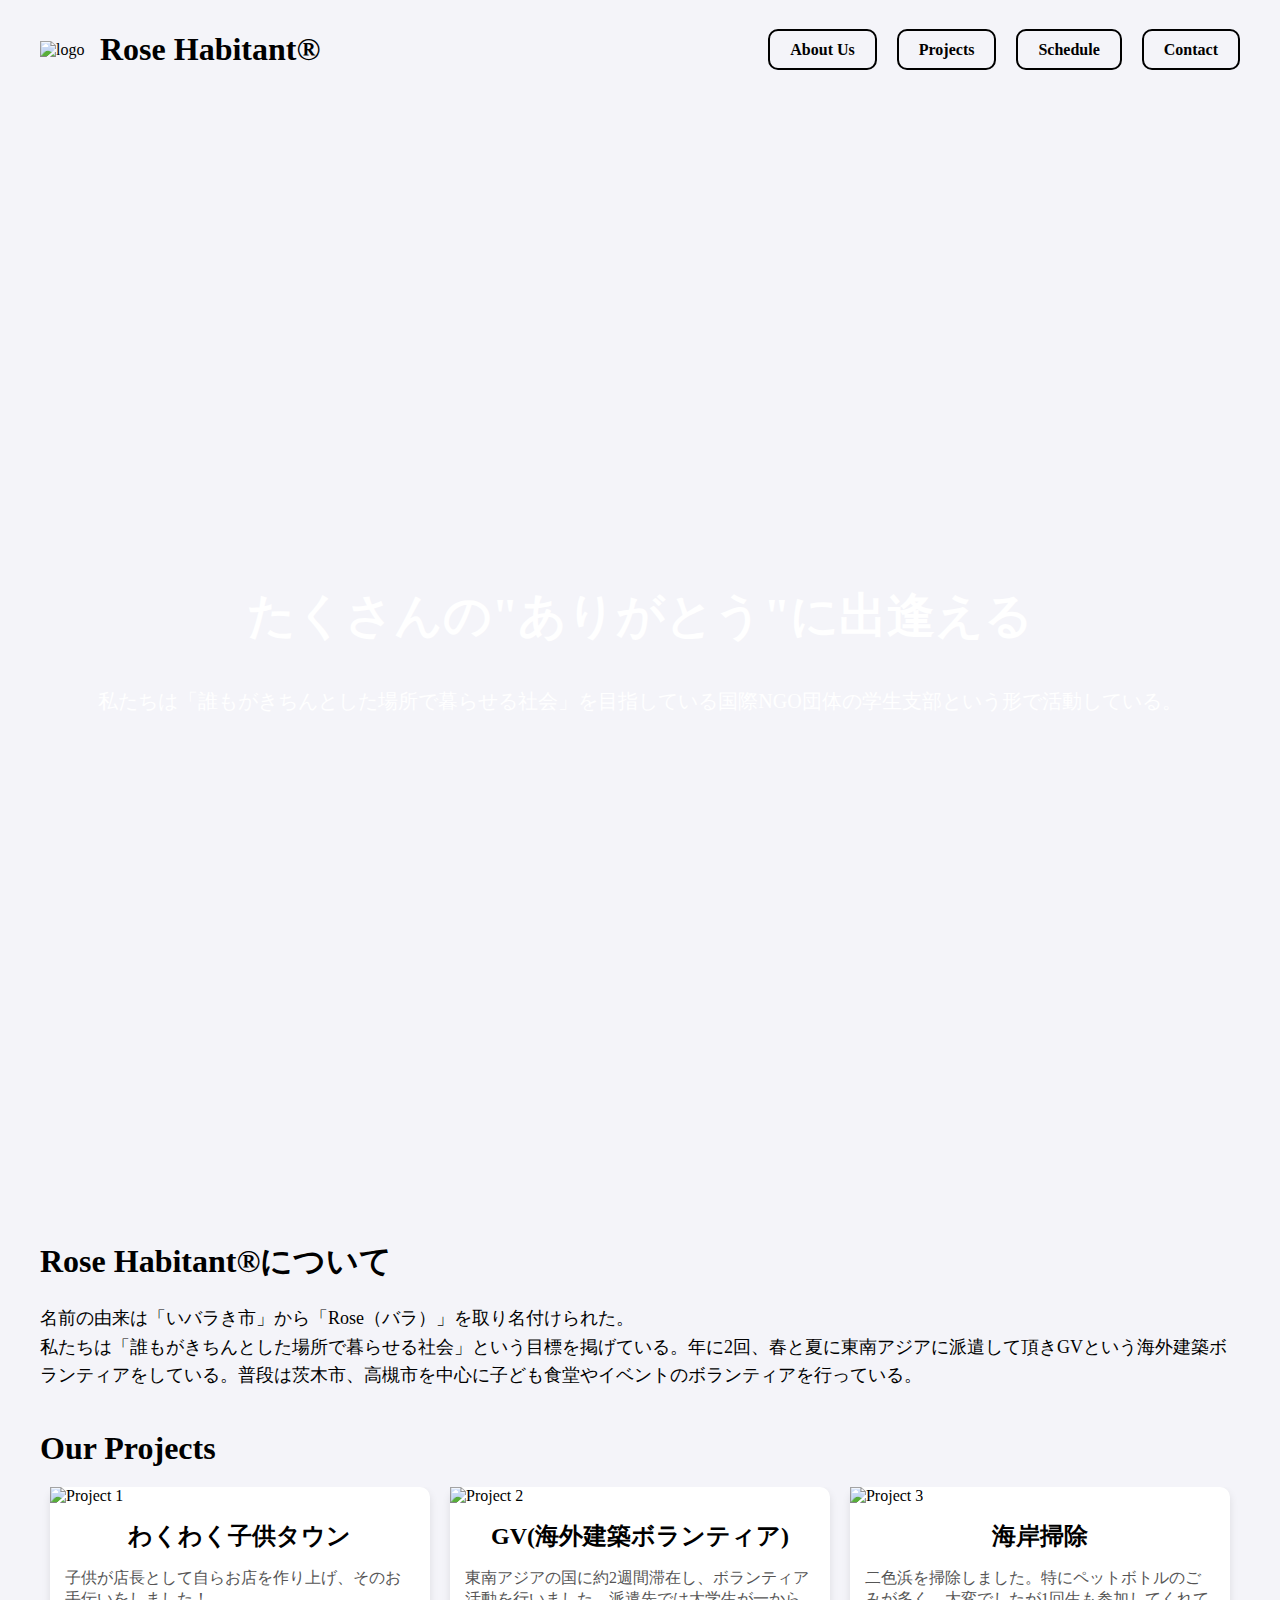
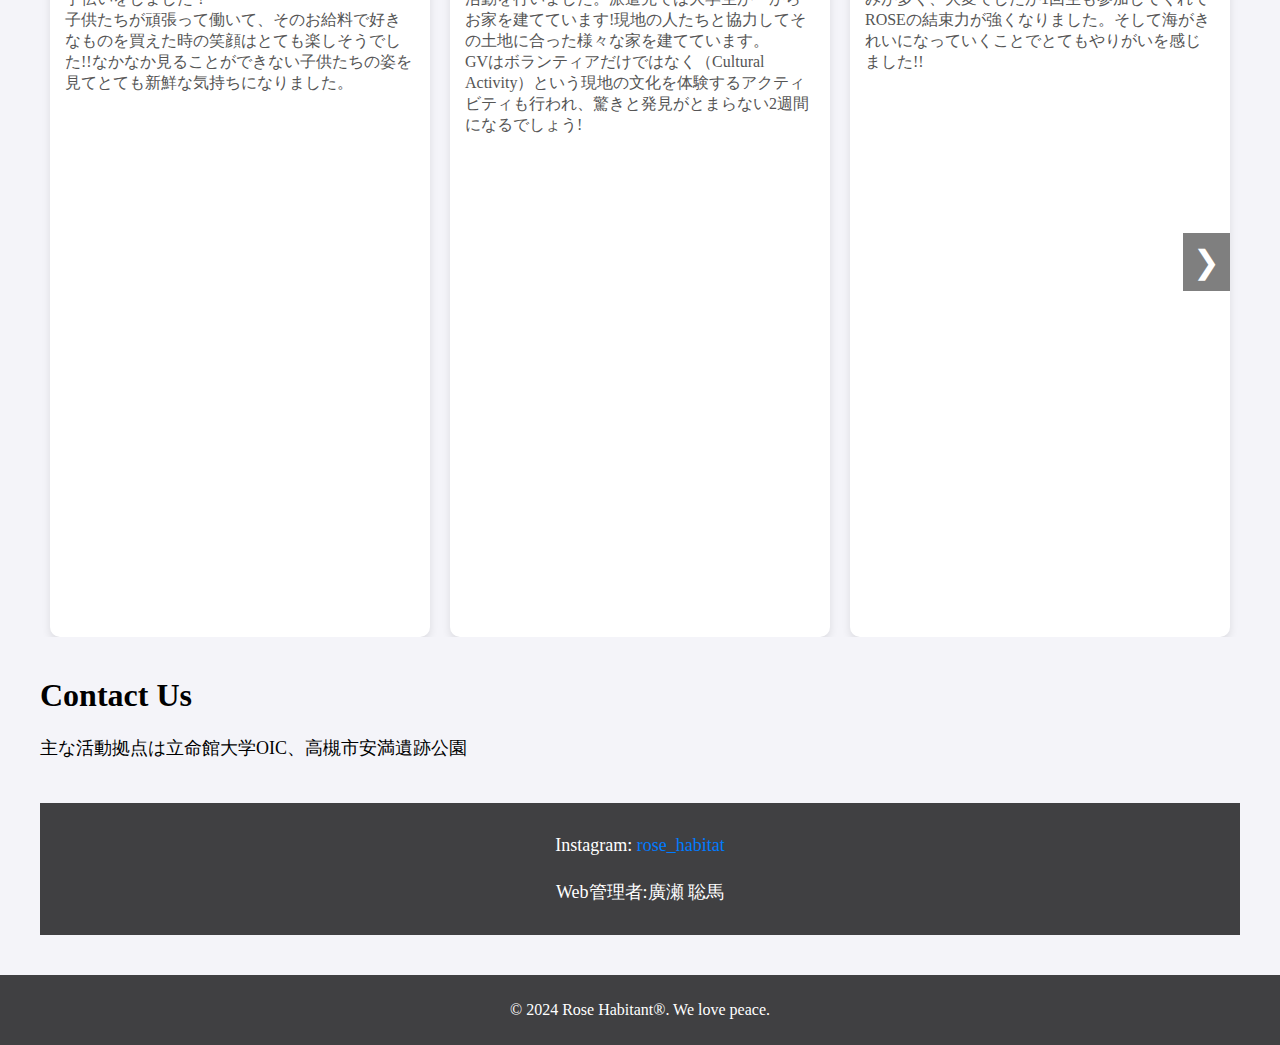
==== index.html @ 85b72db7 "Add files via upload" ====
<!DOCTYPE html>
<html lang="en">
<head>
  <meta charset="UTF-8" />
  <meta http-equiv="X-UA-Compatible" content="IE=edge" />
  <meta name="viewport" content="width=device-width, initial-scale=1.0" />
  <link rel="stylesheet" href="style.css" />
  <title>Rose Habitant® - Volunteer Organization</title>
</head>
<body>
  <header>
    <nav>
      <div class="logo">
        <img src="./assets/images/S2.jpg" alt="logo" />
        <h1>Rose Habitant®</h1>
      </div>
      <ul class="nav-links">
        <li><a href="#about">About Us</a></li>
        <li><a href="#projects">Projects</a></li>
        <li><a href="schedule.html">Schedule </a></li>
        <li><a href="#contact">Contact</a></li>
      </ul>
    </nav>
  </header>
  <main>
    <section class="hero">
      <h2>たくさんの"ありがとう"に出逢える</h2>
      <p>私たちは「誰もがきちんとした場所で暮らせる社会」を目指している国際NGO団体の学生支部という形で活動している。</p>
    </section>
    <section id="about" class="about">
      <h3>Rose Habitant®について</h3>
      <p>名前の由来は「いバラき市」から「Rose（バラ）」を取り名付けられた。<br>私たちは「誰もがきちんとした場所で暮らせる社会」という目標を掲げている。年に2回、春と夏に東南アジアに派遣して頂きGVという海外建築ボランティアをしている。普段は茨木市、高槻市を中心に子ども食堂やイベントのボランティアを行っている。</p>
    </section>
    <section id="projects" class="projects">
      <h3>Our Projects</h3>
      <div class="project-slider">
        <button class="arrow left-arrow">&#10094;</button>
        <div class="project-cards">
          <div class="card">
            <img src="./assets/images/S3.jpg" alt="Project 1">
            <h4>わくわく子供タウン</h4>
            <p>子供が店長として自らお店を作り上げ、そのお手伝いをしました！<br>子供たちが頑張って働いて、そのお給料で好きなものを買えた時の笑顔はとても楽しそうでした!!なかなか見ることができない子供たちの姿を見てとても新鮮な気持ちになりました。
            </p>
          </div>
          <div class="card">
            <img src="./assets/images/S8.jpg" alt="Project 2">
            <h4>GV(海外建築ボランティア)</h4>
            <p>
              東南アジアの国に約2週間滞在し、ボランティア活動を行いました。派遣先では大学生が一からお家を建てています!現地の人たちと協力してその土地に合った様々な家を建てています。<br>GVはボランティアだけではなく（Cultural Activity）という現地の文化を体験するアクティビティも行われ、驚きと発見がとまらない2週間になるでしょう!
            </p>
          </div>
          <div class="card">
            <img src="./assets/images/S13.jpg" alt="Project 3">
            <h4>海岸掃除</h4>
            <p>二色浜を掃除しました。特にペットボトルのごみが多く、大変でしたが1回生も参加してくれてROSEの結束力が強くなりました。そして海がきれいになっていくことでとてもやりがいを感じました!!
            </p>
          </div>
          <div class="card">
            <img src="./assets/images/S4.jpg" alt="Project 4">
            <h4>新入生歓迎会</h4>
            <p>ガイダンスやクイズ、ゲームを通じてROSE Habitantのこと、これから一緒に活動していくメンバーのことを知る場になりました。</p>
          </div>
          <div class="card">
            <img src="./assets/images/S15.jpg" alt="Project 5">
            <h4>祇園祭ごみゼロ大作戦</h4>
            <p>参加したボランティアが全員で力を合わせ、リユース食器の活用や資源ごみの分別回収を行いました。ROSE Habitantは毎年参加させていただいています。他の参加者と共同で作業をすることで気持ちを再確認できました</p>
          </div>
          <div class="card">
            <img src="./assets/images/S20.jpg" alt="Project 6">
            <h4>みんな集まれ!ボランティアin茨木</h4>
            <p>4月27日に開催された「みんな集まれ!ボランティアinいばらき」に参加させてもらいました。竹とんぼ作りや紙の魚釣りは子供たちに大人気でした。<br>車椅子バスケ体験や液状化現象の実験など私たちにとっても勉強させてもらい、有意義な時間になりました。</p>
          </div>
        </div>
        <button class="arrow right-arrow">&#10095;</button>
      </div>
    </section>
    <section id="contact" class="contact">
      <h3>Contact Us</h3>
      <p>主な活動拠点は立命館大学OIC、高槻市安満遺跡公園<br></p>
      <footer>
        <p>Instagram: 
          <a href="https://www.instagram.com/rose_habitat?igshid=aXBjcmdrM2Z2eW10&utm_source=qr" target="_blank">rose_habitat</a>
        </p>
        <p>Web管理者:廣瀬 聡馬 
          
        </p>
      </footer>
    </section>
  </main>
  <footer>
    <p>&copy; 2024 Rose Habitant®. We love peace.</p>
  </footer>
  <script src="script.js"></script>
</body>
</html>
---- style.css ----
/* style.css */

body {
  font-family: 'Arial, sans-serif';
  margin: 0;
  padding: 0;
  box-sizing: border-box;
  background-color: #f4f4f9;
}

header {
  background-color:transparent;
  padding: 10px 0;
}

nav {
  display: flex;
  justify-content: space-between;
  align-items: center;
  max-width: 1200px;
  margin: 0 auto;
  padding: 0 20px;
}

.sc {
  display: block;
  margin: 0 auto;
  max-width: 100%;
  height: auto;
  max-height: 100vh; /* ビューポートの高さに合わせて調整 */
  object-fit: contain; /* 画像が縦横比を維持しながら収まるようにする */
}

.logo {
  display: flex;
  align-items: center;
}

.logo img {
  width: 50px;
  height: auto;
  margin-right: 10px;
}


.nav-links {
  list-style: none;
  display: flex;
  gap: 20px;
}

.nav-links li {
  margin: 0;
}

.nav-links a {
  color: black; /* リンクの文字色を黒に設定 */
  text-decoration: none;
  font-size: 16px;
  font-weight: bold; /* 文字を太く */
  padding: 10px 20px; /* 内側の余白を追加 */
  border: 2px solid black; /* 枠線を追加 */
  border-radius: 10px; /* 角を丸く */
}

.nav-links a:hover {
  text-decoration: underline;
  
}

.hero {
  position: relative;
  height: 100vh;
  display: flex;
  flex-direction: column;
  justify-content: center;
  align-items: center;
  color: white;
  text-align: center;
  padding: 100px 20px;
  overflow: hidden;
}
.hero h2 {
  font-size: 48px;
  margin-bottom: 20px;
}

.hero p {
  font-size: 20px;
  margin-bottom: 40px;
}

.hero::before {
  content: '';
  position: absolute;
  top: 0;
  left: 0;
  width: 100%;
  height: 100%;
  background-size: cover;
  background-position: center;
  z-index: -1;
  animation: slideBackground 15s infinite;
}

@keyframes slideBackground {
  0% { background-image: url('./assets/images/S11.jpg'); }
  25% { background-image: url('./assets/images/S8.jpg'); }
  50% { background-image: url('./assets/images/S6.jpg'); }
  75% { background-image: url('./assets/images/S4.jpg'); }
  100% { background-image: url('./assets/images/S7.jpg'); }
}



.about, .projects, .recent-activities, .contact {
  max-width: 1200px;
  margin: 40px auto;
  padding: 0 20px;
}

.about h3, .projects h3, .recent-activities h3, .contact h3 {
  font-size: 32px;
  margin-bottom: 20px;
}

.about p, .contact p {
  font-size: 18px;
  line-height: 1.6;
}

.project-slider {
  display: flex;
  align-items: center;
  position: relative;
}

.project-cards {
  display: flex;
  overflow: hidden;
  scroll-behavior: smooth;
  width: 100%;
}

.card {
  flex: 0 0 auto;
  width: calc(100% / 3 - 20px); /* 表示するカードの数に応じて調整 */
  margin: 0 10px;
  box-sizing: border-box;
  border-radius: 10px;
  height: 750px; 
  background-color: white;
  box-shadow: 0 4px 8px rgba(0,0,0,0.1);
  
}

.arrow {
  background-color: rgba(0, 0, 0, 0.5);
  border: none;
  color: white;
  cursor: pointer;
  font-size: 2rem;
  padding: 10px;
  position: absolute;
  top: 50%;
  transform: translateY(-50%);
  z-index: 1;
}

.left-arrow {
  left: 10px;
}

.right-arrow {
  right: 10px;
}

.card img {
  width: 100%;
  height: auto;
}

.card h4 {
  text-align: center;
  font-size: 24px;
  margin: 15px 0;
}

.card p {
  padding: 0 15px 20px;
  font-size: 16px;
  color: #555;
}

footer {
  background-color: #404042;
  color: white;
  text-align: center;
  padding: 10px 0;
  margin-top: 40px;
}

footer a {
  color: #007BFF;
  text-decoration: none;
}

footer a:hover {
  text-decoration: underline;
}


/* モバイル対応のスタイル */
.menu-toggle {
  display: none;
  flex-direction: column;
  cursor: pointer;
}

.menu-toggle .bar {
  width: 25px;
  height: 3px;
  background-color: white;
  margin: 4px 0;
}

@media (max-width: 768px) {
  .nav-links {
    display: none;
    flex-direction: column;
    width: 100%;
    position: absolute;
    top: 70px;
    left: 0;
    background-color: #2a2a72;
    padding: 0;
    margin: 0;
  }

  .nav-links.active {
    display: flex;
  }

  .nav-links li {
    width: 100%;
    text-align: center;
    margin: 0;
  }

  .nav-links a {
    display: block;
    padding: 15px 0;
    border: none;
    border-bottom: 1px solid #444;
  }

  .menu-toggle {
    display: flex;
  }
}
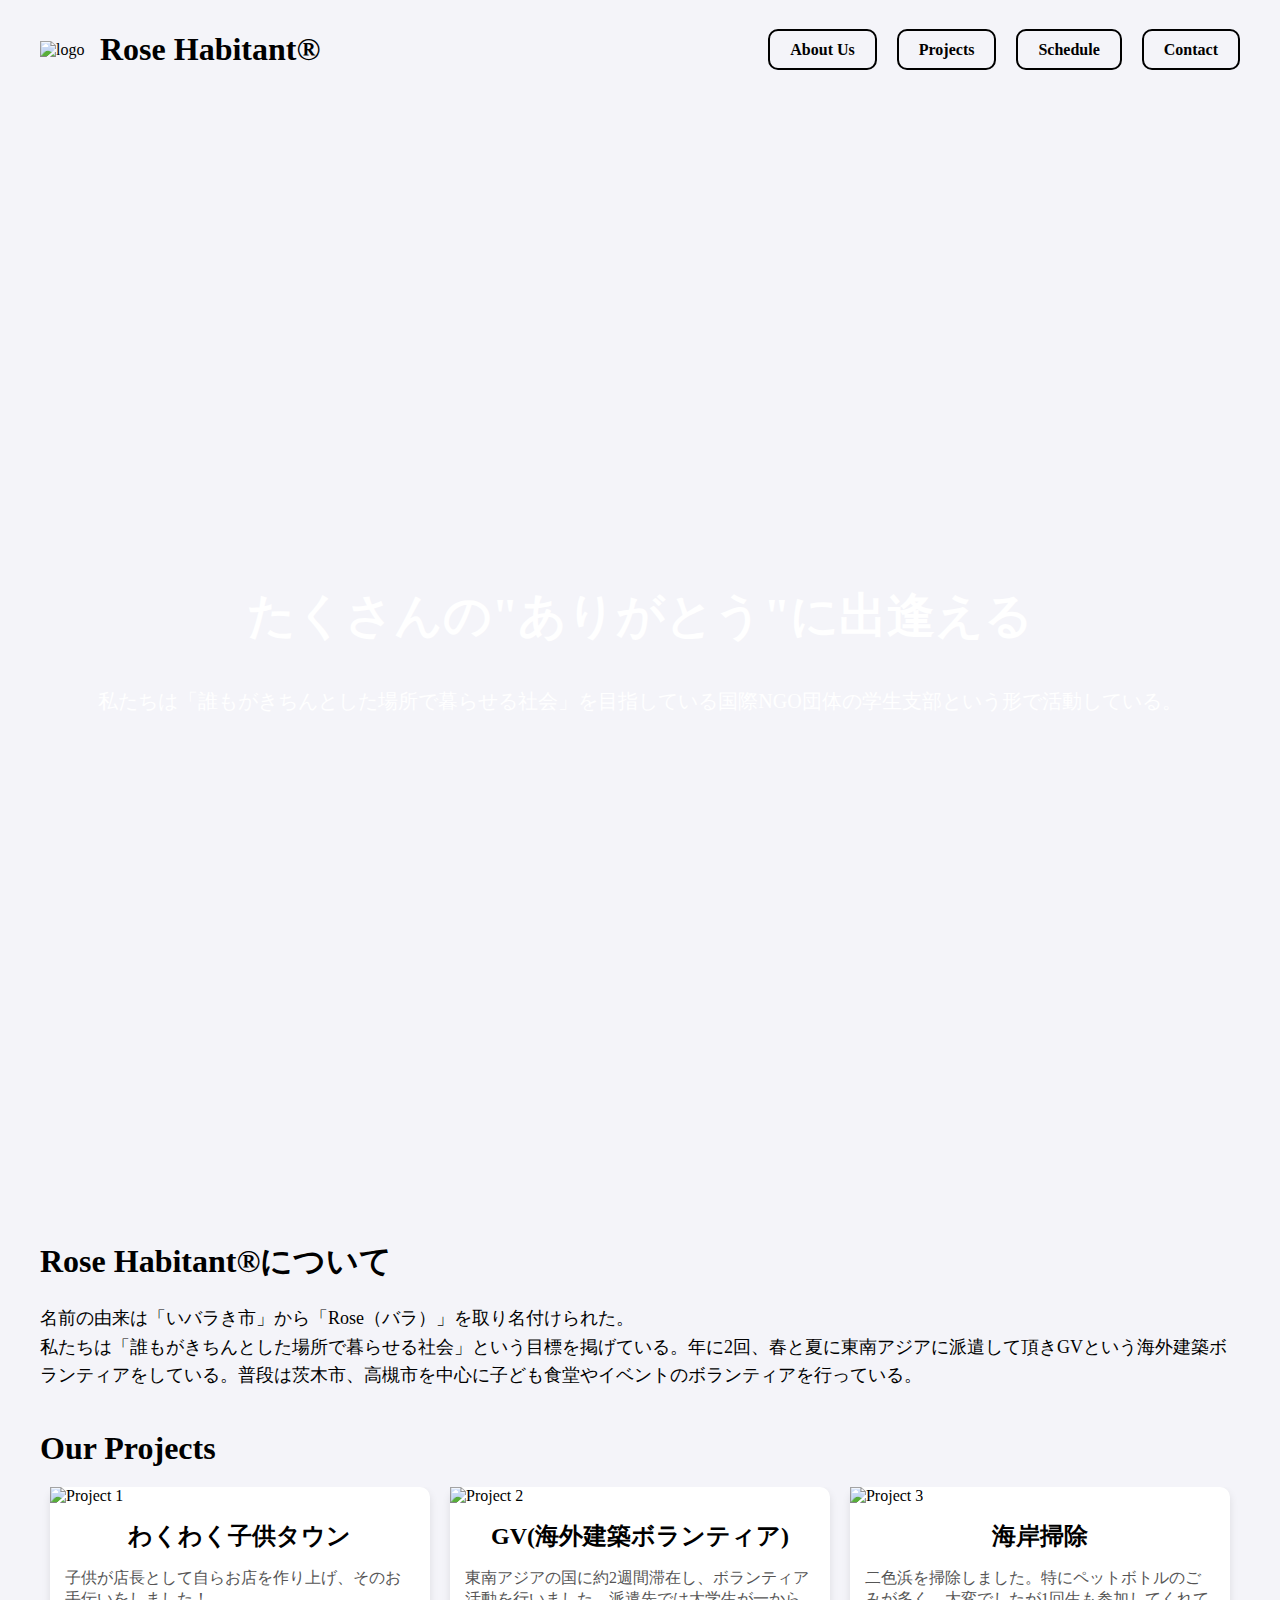
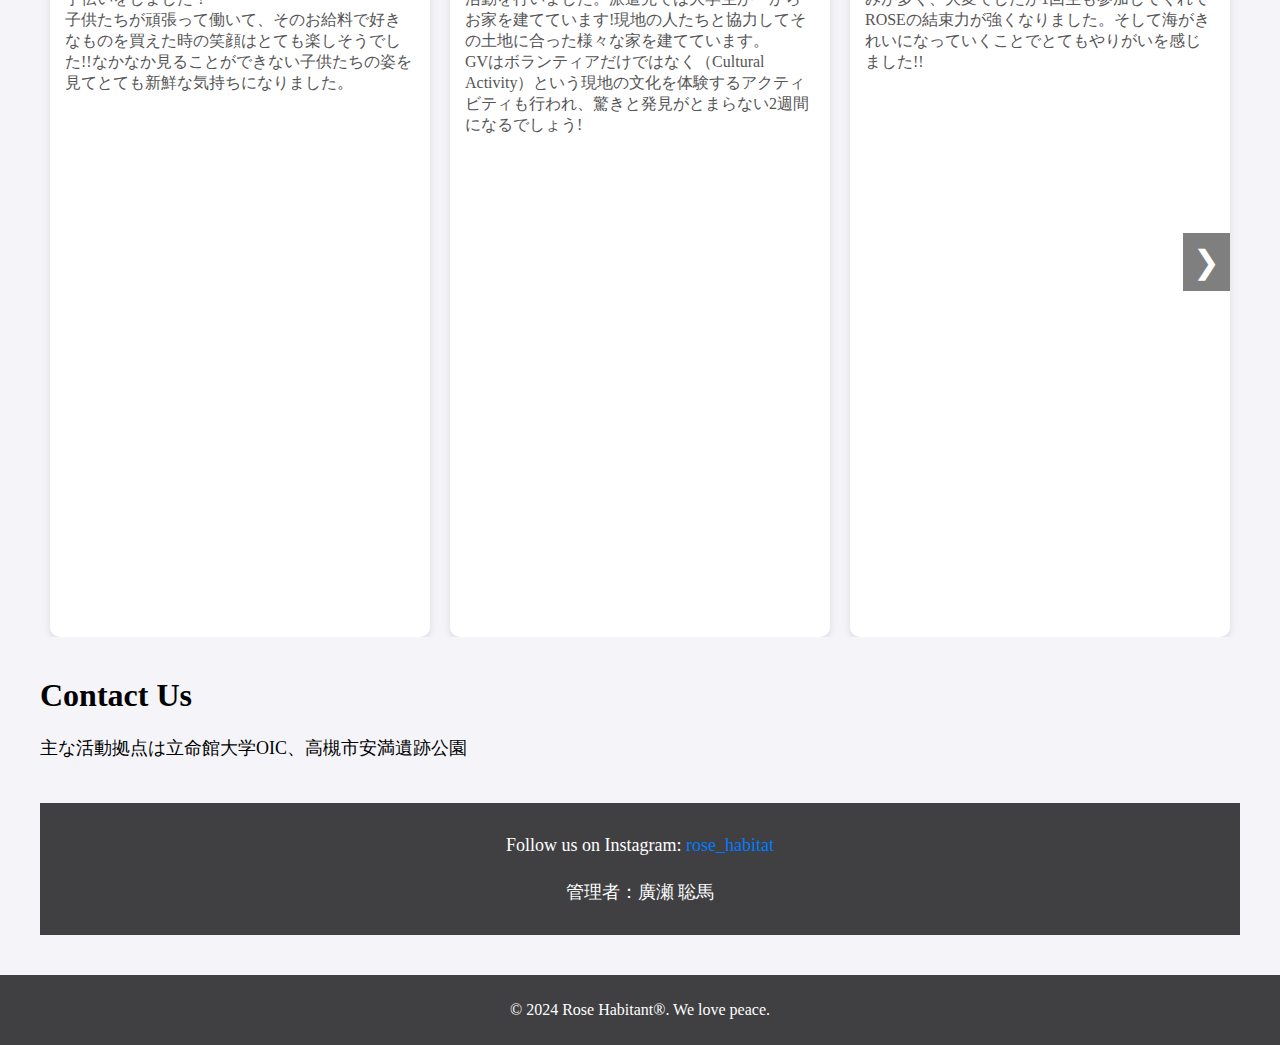
==== commit 49612079: "Add files via upload" ====
--- a/index.html
+++ b/index.html
@@ -14,10 +14,15 @@
         <img src="./assets/images/S2.jpg" alt="logo" />
         <h1>Rose Habitant®</h1>
       </div>
-      <ul class="nav-links">
+      <div class="menu-toggle" id="menu-toggle">
+        <div class="bar"></div>
+        <div class="bar"></div>
+        <div class="bar"></div>
+      </div>
+      <ul class="nav-links" id="nav-links">
         <li><a href="#about">About Us</a></li>
         <li><a href="#projects">Projects</a></li>
-        <li><a href="schedule.html">Schedule </a></li>
+        <li><a href="schedule.html">Schedule</a></li>
         <li><a href="#contact">Contact</a></li>
       </ul>
     </nav>
@@ -78,17 +83,16 @@
       <h3>Contact Us</h3>
       <p>主な活動拠点は立命館大学OIC、高槻市安満遺跡公園<br></p>
       <footer>
-        <p>Instagram: 
+        <p>Follow us on Instagram: 
           <a href="https://www.instagram.com/rose_habitat?igshid=aXBjcmdrM2Z2eW10&utm_source=qr" target="_blank">rose_habitat</a>
         </p>
-        <p>Web管理者:廣瀬 聡馬 
-          
-        </p>
+        <p>管理者：廣瀬 聡馬</p>
       </footer>
     </section>
   </main>
   <footer>
     <p>&copy; 2024 Rose Habitant®. We love peace.</p>
+    
   </footer>
   <script src="script.js"></script>
 </body>
--- a/style.css
+++ b/style.css
@@ -9,7 +9,7 @@
 }
 
 header {
-  background-color:transparent;
+  background-color: transparent;
   padding: 10px 0;
 }
 
@@ -27,8 +27,8 @@
   margin: 0 auto;
   max-width: 100%;
   height: auto;
-  max-height: 100vh; /* ビューポートの高さに合わせて調整 */
-  object-fit: contain; /* 画像が縦横比を維持しながら収まるようにする */
+  max-height: 100vh;
+  object-fit: contain;
 }
 
 .logo {
@@ -42,7 +42,6 @@
   margin-right: 10px;
 }
 
-
 .nav-links {
   list-style: none;
   display: flex;
@@ -54,18 +53,17 @@
 }
 
 .nav-links a {
-  color: black; /* リンクの文字色を黒に設定 */
+  color: black;
   text-decoration: none;
   font-size: 16px;
-  font-weight: bold; /* 文字を太く */
-  padding: 10px 20px; /* 内側の余白を追加 */
-  border: 2px solid black; /* 枠線を追加 */
-  border-radius: 10px; /* 角を丸く */
+  font-weight: bold;
+  padding: 10px 20px;
+  border: 2px solid black;
+  border-radius: 10px;
 }
 
 .nav-links a:hover {
   text-decoration: underline;
-  
 }
 
 .hero {
@@ -80,6 +78,7 @@
   padding: 100px 20px;
   overflow: hidden;
 }
+
 .hero h2 {
   font-size: 48px;
   margin-bottom: 20px;
@@ -111,8 +110,6 @@
   100% { background-image: url('./assets/images/S7.jpg'); }
 }
 
-
-
 .about, .projects, .recent-activities, .contact {
   max-width: 1200px;
   margin: 40px auto;
@@ -144,14 +141,13 @@
 
 .card {
   flex: 0 0 auto;
-  width: calc(100% / 3 - 20px); /* 表示するカードの数に応じて調整 */
+  width: calc(100% / 3 - 20px);
   margin: 0 10px;
   box-sizing: border-box;
   border-radius: 10px;
   height: 750px; 
   background-color: white;
   box-shadow: 0 4px 8px rgba(0,0,0,0.1);
-  
 }
 
 .arrow {
@@ -209,7 +205,6 @@
   text-decoration: underline;
 }
 
-
 /* モバイル対応のスタイル */
 .menu-toggle {
   display: none;
@@ -220,8 +215,15 @@
 .menu-toggle .bar {
   width: 25px;
   height: 3px;
-  background-color: white;
+  background-color: black;
   margin: 4px 0;
+}
+
+.taskbar {
+  display: flex;
+  justify-content: space-between;
+  align-items: center;
+  width: 100%;
 }
 
 @media (max-width: 768px) {
@@ -232,7 +234,7 @@
     position: absolute;
     top: 70px;
     left: 0;
-    background-color: #2a2a72;
+    background-color: #f4f4f9;
     padding: 0;
     margin: 0;
   }
@@ -257,4 +259,17 @@
   .menu-toggle {
     display: flex;
   }
+
+  .project-cards {
+    display: flex;
+    flex-wrap: nowrap;
+    overflow-x: scroll;
+  }
+
+  .card {
+    flex: 0 0 45%;
+    margin: 10px;
+    box-sizing: border-box;
+    height: auto;
+  }
 }